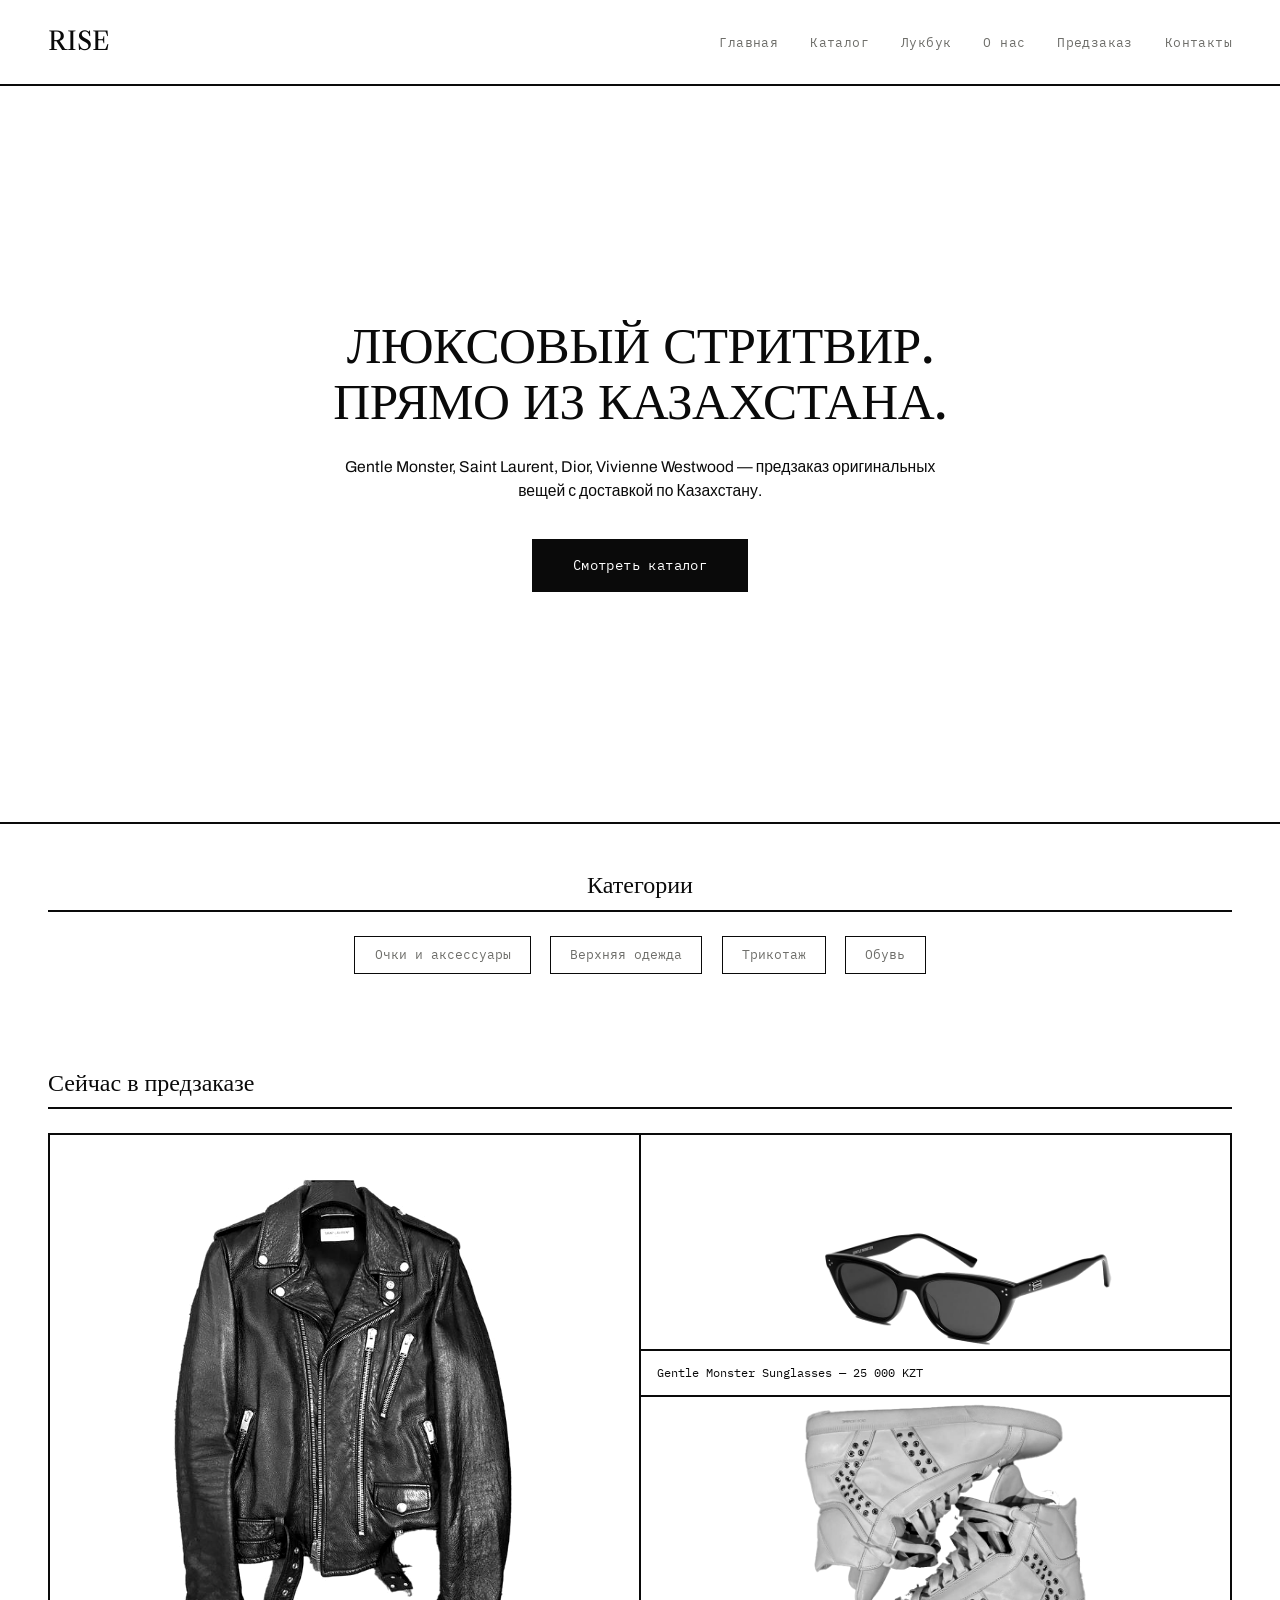
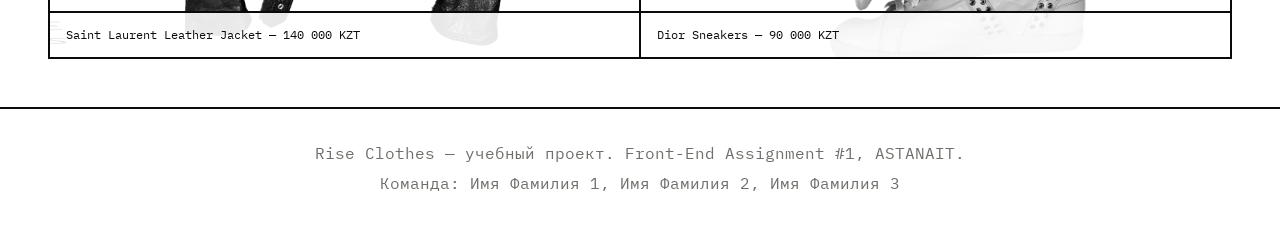
==== index.html @ b44bcdda "first commit" ====
<!DOCTYPE html>
<html lang="ru">
<head>
    <meta charset="UTF-8">
    <meta name="viewport" content="width=device-width, initial-scale=1.0">
    <title>Rise Clothes — Preorder Luxury Streetwear</title>
    <link rel="preconnect" href="https://fonts.googleapis.com">
    <link rel="preconnect" href="https://fonts.gstatic.com" crossorigin>
    <link href="https://fonts.googleapis.com/css2?family=Archivo:wght@400;500;600&family=IBM+Plex+Mono:wght@400;500;600&family=Libre+Caslon+Text:ital,wght@0,400;0,700;1,400&display=swap" rel="stylesheet">
    <link rel="stylesheet" href="css/style.css">
</head>

<body>

    <header>
        <nav class="nav-menu">
            <a href="index.html" class="logo">RISE</a>
            <ul>
                <li><a href="index.html">Главная</a></li>
                <li><a href="catalog.html">Каталог</a></li>
                <li><a href="lookbook.html">Лукбук</a></li>
                <li><a href="about.html">О нас</a></li>
                <li><a href="sizing.html">Предзаказ</a></li>
                <li><a href="contact.html">Контакты</a></li>
            </ul>
        </nav>
    </header>

    <main>

        <section class="hero-slideshow">
            <img src="images/product2.jpg" alt="Saint Laurent кожаная куртка">
            <img src="images/product3.jpg" alt="Dior кроссовки">
            <img src="images/product1.jpg" alt="Gentle Monster солнцезащитные очки">
            <div class="hero-content">
                <h1>Люксовый стритвир.<br>Прямо из Казахстана.</h1>
                <p>Gentle Monster, Saint Laurent, Dior, Vivienne Westwood — предзаказ оригинальных вещей с доставкой по Казахстану.</p>
                <a href="catalog.html" class="btn">Смотреть каталог</a>
            </div>
        </section>

        <section class="categories">
            <h2>Категории</h2>
            <ul class="category-list">
                <li>Очки и аксессуары</li>
                <li>Верхняя одежда</li>
                <li>Трикотаж</li>
                <li>Обувь</li>
            </ul>
        </section>

        <section class="featured">
            <h2>Сейчас в предзаказе</h2>
            <div class="masonry-grid">
                <a href="catalog.html" class="masonry-item masonry-large">
                    <img src="images/product2.jpg" alt="Saint Laurent кожаная куртка">
                    <span class="caption">Saint Laurent Leather Jacket — 140 000 KZT</span>
                </a>
                <a href="catalog.html" class="masonry-item">
                    <img src="images/product1.jpg" alt="Gentle Monster солнцезащитные очки">
                    <span class="caption">Gentle Monster Sunglasses — 25 000 KZT</span>
                </a>
                <a href="catalog.html" class="masonry-item">
                    <img src="images/product3.jpg" alt="Dior кроссовки">
                    <span class="caption">Dior Sneakers — 90 000 KZT</span>
                </a>
            </div>
        </section>

    </main>

    <footer>
        <p>Rise Clothes — учебный проект. Front-End Assignment #1, ASTANAIT.</p>
        <p>Команда: Имя Фамилия 1, Имя Фамилия 2, Имя Фамилия 3</p>
    </footer>

</body>
</html>
---- css/style.css ----
/* ===== Design tokens — светлый минимализм, чёрный/белый ===== */

:root {
    --bg: #FFFFFF;
    --surface: #F4F4F2;
    --text: #0A0A0A;
    --text-soft: #6E6E6A;
    --line: #0A0A0A;
}

/* ===== 1. Сброс и базовые стили ===== */

* {
    margin: 0;
    padding: 0;
    box-sizing: border-box;
}

body {
    font-family: 'Archivo', sans-serif;
    color: var(--text);
    background-color: var(--bg);
    line-height: 1.55;
}

h1, h2, h3 {
    font-family: 'Libre Caslon Text', serif;
    font-weight: 400;
    line-height: 1.1;
}

h1 {
    font-size: 3.2rem;
    text-transform: uppercase;
    letter-spacing: -0.01em;
}

h2 {
    font-size: 1.5rem;
    margin-bottom: 1.5rem;
    padding-bottom: 0.7rem;
    border-bottom: 2px solid var(--line);
}

h3 {
    font-size: 1.1rem;
    margin: 0.6rem 0 0.2rem;
}

p {
    font-size: 0.98rem;
    color: var(--text-soft);
}

a {
    text-decoration: none;
    color: inherit;
}

ul {
    list-style: none;
}

/* ===== 2. Навигация ===== */

.nav-menu {
    display: flex;
    justify-content: space-between;
    align-items: center;
    padding: 1.4rem 3rem;
    background-color: var(--bg);
    border-bottom: 2px solid var(--line);
}

.nav-menu .logo {
    font-family: 'Libre Caslon Text', serif;
    font-size: 1.6rem;
    text-transform: uppercase;
    color: var(--text);
}

.nav-menu ul {
    display: flex;
    gap: 2rem;
}

.nav-menu ul li a {
    font-family: 'IBM Plex Mono', monospace;
    color: var(--text-soft);
    font-size: 0.82rem;
    letter-spacing: 0.03em;
    transition: color 0.15s ease;
}

.nav-menu ul li a:hover {
    color: var(--text);
    text-decoration: underline;
    text-underline-offset: 4px;
}

/* ===== 3. Hero — фото-слайдшоу на чистом CSS ===== */

.hero-slideshow {
    position: relative;
    height: 82vh;
    overflow: hidden;
    border-bottom: 2px solid var(--line);
}

.hero-slideshow img {
    position: absolute;
    inset: 0;
    width: 100%;
    height: 100%;
    object-fit: cover;
    filter: grayscale(100%) contrast(1.05);
    opacity: 0;
    animation: heroFade 15s infinite;
}

.hero-slideshow img:nth-child(1) { animation-delay: 0s; }
.hero-slideshow img:nth-child(2) { animation-delay: 5s; }
.hero-slideshow img:nth-child(3) { animation-delay: 10s; }

@keyframes heroFade {
    0%   { opacity: 0; }
    5%   { opacity: 1; }
    30%  { opacity: 1; }
    35%  { opacity: 0; }
    100% { opacity: 0; }
}

.hero-content {
    position: relative;
    z-index: 2;
    height: 100%;
    display: flex;
    flex-direction: column;
    justify-content: center;
    align-items: center;
    text-align: center;
    padding: 2rem;
    background-color: rgba(255, 255, 255, 0.55);
}

.hero-content h1 {
    max-width: 780px;
    color: var(--text);
}

.hero-content p {
    max-width: 600px;
    margin: 1.6rem 0 2.2rem;
    color: var(--text);
}

.btn {
    display: inline-block;
    padding: 0.9rem 2.4rem;
    background-color: var(--text);
    color: var(--bg);
    border: 2px solid var(--text);
    font-family: 'IBM Plex Mono', monospace;
    font-size: 0.85rem;
    letter-spacing: 0.03em;
    transition: background-color 0.15s ease, color 0.15s ease;
}

.btn:hover {
    background-color: var(--bg);
    color: var(--text);
}

/* ===== 4. Категории ===== */

.categories {
    padding: 3rem;
    text-align: center;
}

.category-list {
    display: flex;
    justify-content: center;
    gap: 1.2rem;
    flex-wrap: wrap;
}

.category-list li {
    padding: 0.5rem 1.2rem;
    border: 1px solid var(--line);
    font-family: 'IBM Plex Mono', monospace;
    font-size: 0.8rem;
    color: var(--text-soft);
}

/* ===== 5. Masonry-сетка товаров ===== */

.featured {
    padding: 3rem;
}

.masonry-grid {
    display: grid;
    grid-template-columns: repeat(2, 1fr);
    grid-auto-rows: 260px;
    gap: 2px;
    background-color: var(--line);
    border: 2px solid var(--line);
}

.masonry-large {
    grid-row: span 2;
}

.masonry-item {
    position: relative;
    display: block;
    overflow: hidden;
    background-color: var(--bg);
}

.masonry-item img {
    width: 100%;
    height: 100%;
    object-fit: cover;
    filter: grayscale(100%) contrast(1.05);
    transition: transform 0.3s ease;
}

.masonry-item:hover img {
    transform: scale(1.04);
}

.masonry-item .caption {
    position: absolute;
    left: 0;
    bottom: 0;
    right: 0;
    padding: 0.8rem 1rem;
    background-color: rgba(255, 255, 255, 0.9);
    color: var(--text);
    font-family: 'IBM Plex Mono', monospace;
    font-size: 0.75rem;
    border-top: 2px solid var(--line);
}

/* ===== 6. Страница About ===== */

.page-header {
    padding: 4rem 3rem 2.5rem;
    text-align: center;
    border-bottom: 2px solid var(--line);
}

.story {
    max-width: 700px;
    margin: 0 auto;
    padding: 3rem 1.5rem;
}

.story p {
    margin-bottom: 1rem;
}

.founder,
.team {
    padding: 2rem 3rem 3rem;
    max-width: 900px;
    margin: 0 auto;
}

.founder-card {
    display: flex;
    align-items: center;
    gap: 2rem;
    border: 2px solid var(--line);
    padding: 1.5rem;
}

/* Фото основателя — намеренно БЕЗ скругления, прямые углы */
.founder-photo {
    width: 140px;
    height: 140px;
    object-fit: cover;
    filter: grayscale(100%);
    flex-shrink: 0;
}

.team-grid {
    display: grid;
    grid-template-columns: repeat(auto-fit, minmax(220px, 1fr));
    gap: 2rem;
    margin-top: 1.5rem;
}

.team-member {
    text-align: center;
}

/* Круглое фото — единственный обязательный border-radius:50% на весь сайт */
.team-photo {
    width: 140px;
    height: 140px;
    object-fit: cover;
    border-radius: 50%;
    border: 2px solid var(--text);
    filter: grayscale(100%);
}

/* ===== 7. Футер ===== */

footer {
    padding: 2rem 3rem;
    background-color: var(--bg);
    color: var(--text-soft);
    text-align: center;
    font-family: 'IBM Plex Mono', monospace;
    font-size: 0.78rem;
    border-top: 2px solid var(--line);
}

footer p {
    color: var(--text-soft);
    margin-bottom: 0.3rem;
}
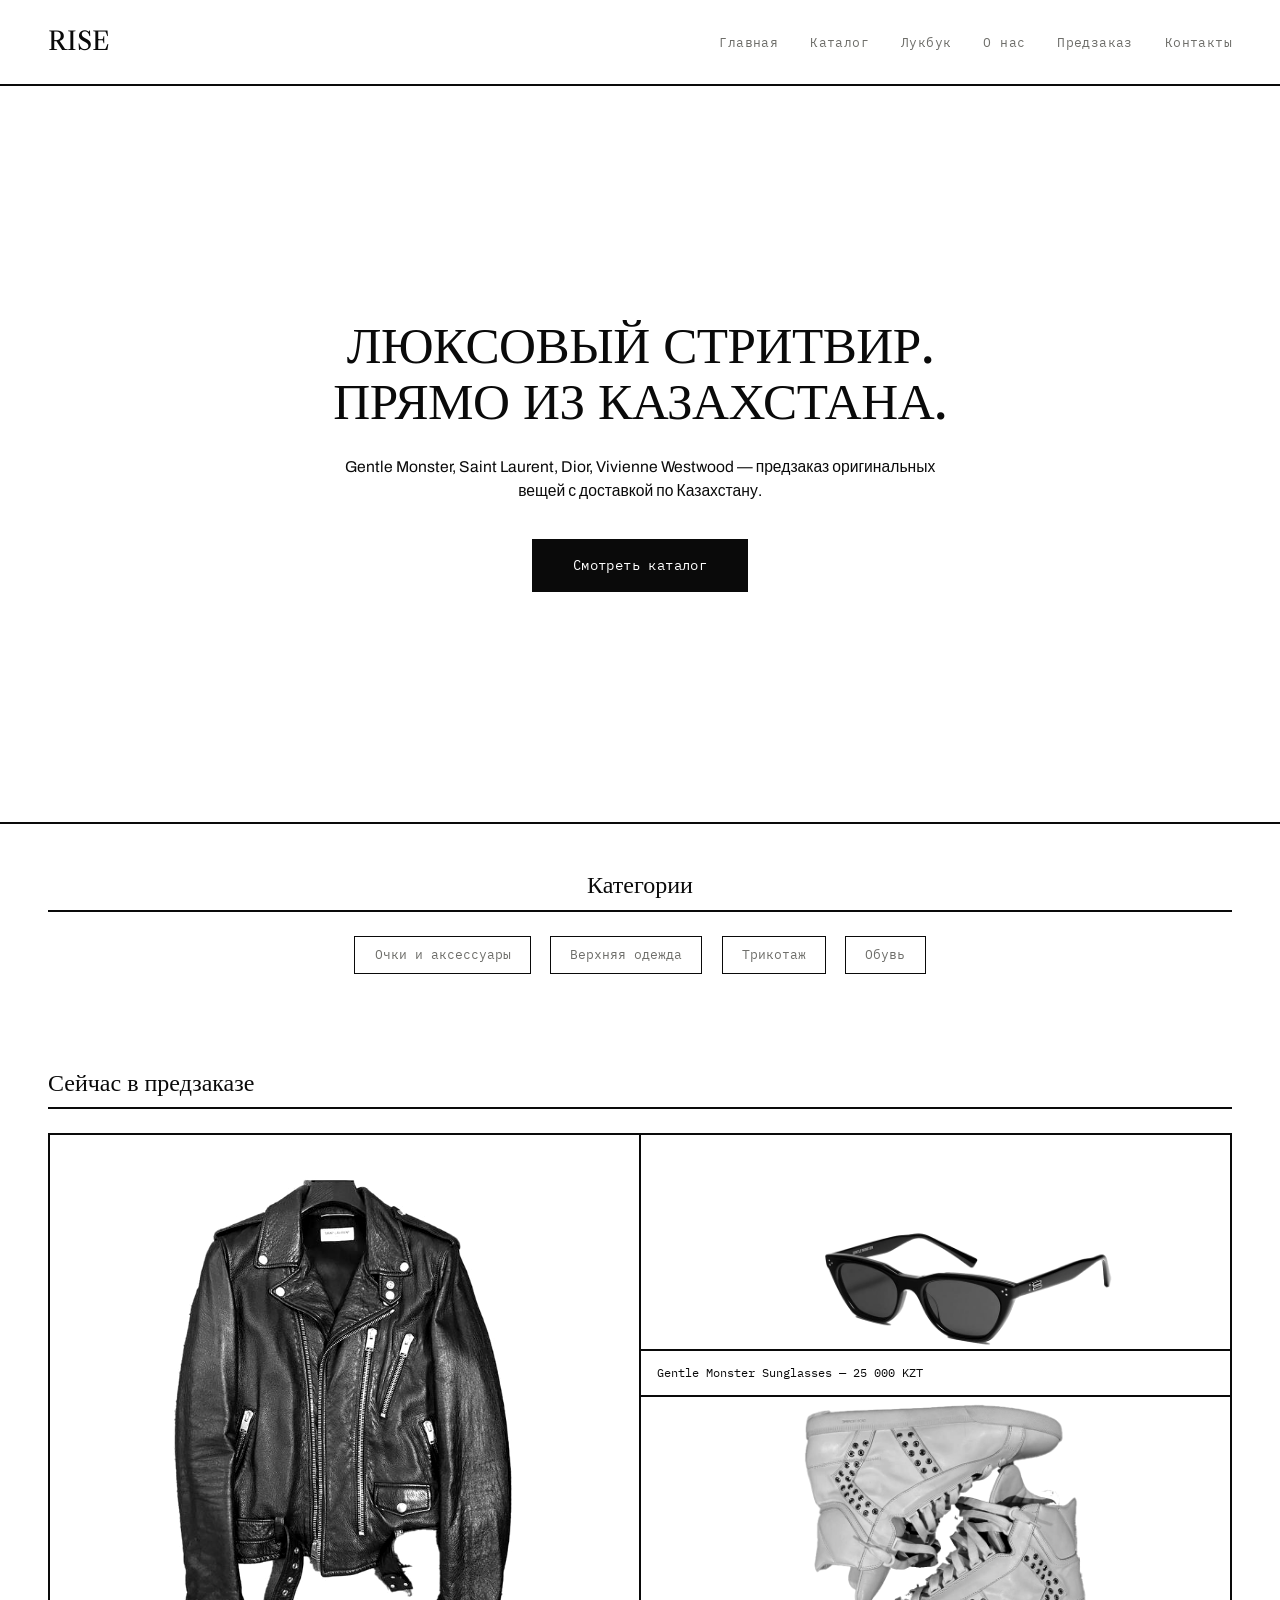
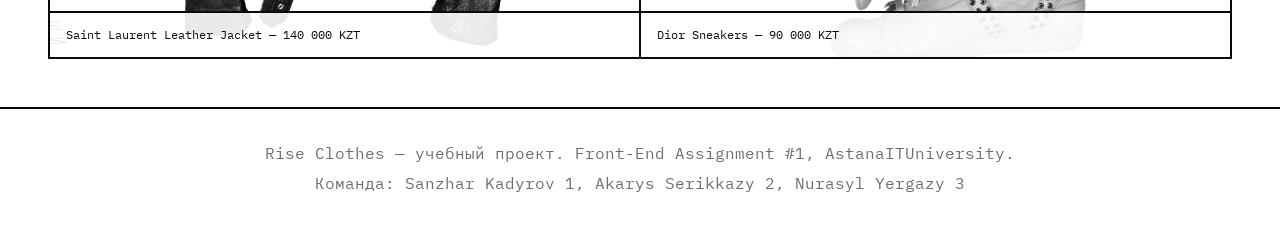
==== commit 78a5c491: "update styles and pages" ====
--- a/index.html
+++ b/index.html
@@ -70,8 +70,8 @@
     </main>
 
     <footer>
-        <p>Rise Clothes — учебный проект. Front-End Assignment #1, ASTANAIT.</p>
-        <p>Команда: Имя Фамилия 1, Имя Фамилия 2, Имя Фамилия 3</p>
+        <p>Rise Clothes — учебный проект. Front-End Assignment #1, AstanaITUniversity.</p>
+        <p>Команда: Sanzhar Kadyrov 1, Akarys Serikkazy 2, Nurasyl Yergazy 3</p>
     </footer>
 
 </body>
--- a/css/style.css
+++ b/css/style.css
@@ -1,4 +1,4 @@
-/* ===== Design tokens — светлый минимализм, чёрный/белый ===== */
+
 
 :root {
     --bg: #FFFFFF;
@@ -8,7 +8,7 @@
     --line: #0A0A0A;
 }
 
-/* ===== 1. Сброс и базовые стили ===== */
+
 
 * {
     margin: 0;
@@ -61,7 +61,7 @@
     list-style: none;
 }
 
-/* ===== 2. Навигация ===== */
+
 
 .nav-menu {
     display: flex;
@@ -98,7 +98,7 @@
     text-underline-offset: 4px;
 }
 
-/* ===== 3. Hero — фото-слайдшоу на чистом CSS ===== */
+
 
 .hero-slideshow {
     position: relative;
@@ -171,7 +171,7 @@
     color: var(--text);
 }
 
-/* ===== 4. Категории ===== */
+
 
 .categories {
     padding: 3rem;
@@ -193,7 +193,7 @@
     color: var(--text-soft);
 }
 
-/* ===== 5. Masonry-сетка товаров ===== */
+
 
 .featured {
     padding: 3rem;
@@ -244,7 +244,7 @@
     border-top: 2px solid var(--line);
 }
 
-/* ===== 6. Страница About ===== */
+
 
 .page-header {
     padding: 4rem 3rem 2.5rem;
@@ -277,7 +277,7 @@
     padding: 1.5rem;
 }
 
-/* Фото основателя — намеренно БЕЗ скругления, прямые углы */
+
 .founder-photo {
     width: 140px;
     height: 140px;
@@ -297,7 +297,7 @@
     text-align: center;
 }
 
-/* Круглое фото — единственный обязательный border-radius:50% на весь сайт */
+
 .team-photo {
     width: 140px;
     height: 140px;
@@ -307,7 +307,6 @@
     filter: grayscale(100%);
 }
 
-/* ===== 7. Футер ===== */
 
 footer {
     padding: 2rem 3rem;
@@ -322,4 +321,331 @@
 footer p {
     color: var(--text-soft);
     margin-bottom: 0.3rem;
+}
+
+/* ===== 8. Общий интро-блок (catalog/lookbook/sizing/contact) ===== */
+
+.page-intro {
+    padding: 4rem 3rem 2.5rem;
+    text-align: center;
+    border-bottom: 2px solid var(--line);
+    max-width: 800px;
+    margin: 0 auto;
+}
+
+
+
+.category {
+    padding: 3rem;
+    max-width: 1100px;
+    margin: 0 auto;
+}
+
+.product-table {
+    width: 100%;
+    border-collapse: collapse;
+    border: 2px solid var(--line);
+}
+
+.product-table th,
+.product-table td {
+    border: 1px solid var(--line);
+    padding: 0.8rem;
+    text-align: center;
+    font-size: 0.9rem;
+}
+
+.product-table th {
+    font-family: 'IBM Plex Mono', monospace;
+    font-size: 0.75rem;
+    text-align: left;
+    background-color: var(--surface);
+    width: 100px;
+}
+
+.product-table img {
+    width: 100%;
+    max-width: 220px;
+    height: auto;
+    aspect-ratio: 5 / 6;
+    object-fit: cover;
+    filter: grayscale(100%);
+}
+
+.compare {
+    padding: 1rem 3rem 4rem;
+    max-width: 1100px;
+    margin: 0 auto;
+}
+
+.compare table {
+    width: 100%;
+    border-collapse: collapse;
+    border: 2px solid var(--line);
+}
+
+.compare th,
+.compare td {
+    border: 1px solid var(--line);
+    padding: 0.7rem 1rem;
+    text-align: left;
+    font-size: 0.9rem;
+}
+
+.compare th {
+    font-family: 'IBM Plex Mono', monospace;
+    font-size: 0.75rem;
+    background-color: var(--surface);
+}
+
+
+
+.size-section {
+    padding: 2.5rem 3rem;
+    max-width: 900px;
+    margin: 0 auto;
+}
+
+.size-note {
+    font-family: 'IBM Plex Mono', monospace;
+    font-size: 0.78rem;
+    margin-bottom: 1rem;
+}
+
+.size-table-wrap {
+    overflow-x: auto;
+}
+
+.size-table {
+    width: 100%;
+    border-collapse: collapse;
+    border: 2px solid var(--line);
+}
+
+.size-table th,
+.size-table td {
+    border: 1px solid var(--line);
+    padding: 0.7rem 1rem;
+    text-align: left;
+    font-size: 0.9rem;
+}
+
+.size-table th {
+    font-family: 'IBM Plex Mono', monospace;
+    font-size: 0.75rem;
+    background-color: var(--surface);
+}
+
+.measure-steps {
+    padding: 2.5rem 3rem;
+    max-width: 900px;
+    margin: 0 auto;
+}
+
+.measure-list {
+    display: grid;
+    grid-template-columns: repeat(auto-fit, minmax(220px, 1fr));
+    gap: 2rem;
+}
+
+.measure-list li {
+    border: 2px solid var(--line);
+    padding: 1.2rem;
+}
+
+.step-num {
+    display: block;
+    font-family: 'IBM Plex Mono', monospace;
+    font-size: 0.8rem;
+    color: var(--text-soft);
+    margin-bottom: 0.4rem;
+}
+
+.declaration {
+    padding: 2.5rem 3rem 4rem;
+    max-width: 900px;
+    margin: 0 auto;
+}
+
+.declaration-card {
+    position: relative;
+    border: 2px solid var(--line);
+    padding: 2rem;
+}
+
+.declaration-card p {
+    margin-bottom: 0.8rem;
+}
+
+.stamp {
+    display: inline-block;
+    font-family: 'IBM Plex Mono', monospace;
+    font-size: 0.72rem;
+    letter-spacing: 0.05em;
+    padding: 0.3rem 0.7rem;
+    border: 1px solid var(--text);
+    margin-bottom: 1rem;
+}
+
+
+
+.contact-grid {
+    display: grid;
+    grid-template-columns: 1fr 1.3fr;
+    gap: 3rem;
+    padding: 3rem;
+    max-width: 1100px;
+    margin: 0 auto;
+}
+
+.contact-list li {
+    display: flex;
+    justify-content: space-between;
+    padding: 0.7rem 0;
+    border-bottom: 1px solid var(--line);
+    font-size: 0.92rem;
+}
+
+.contact-list .label {
+    font-family: 'IBM Plex Mono', monospace;
+    font-size: 0.78rem;
+    color: var(--text-soft);
+}
+
+.hours-table {
+    width: 100%;
+    border-collapse: collapse;
+    margin: 1.5rem 0;
+    border: 2px solid var(--line);
+}
+
+.hours-table td {
+    border: 1px solid var(--line);
+    padding: 0.5rem 0.9rem;
+    font-size: 0.88rem;
+}
+
+.socials {
+    display: flex;
+    gap: 1.2rem;
+}
+
+.socials a {
+    font-family: 'IBM Plex Mono', monospace;
+    font-size: 0.8rem;
+    text-decoration: underline;
+    text-underline-offset: 4px;
+}
+
+.contact-form {
+    border: 2px solid var(--line);
+    padding: 2rem;
+}
+
+.contact-form p {
+    margin-bottom: 1.5rem;
+}
+
+.form-row {
+    display: grid;
+    grid-template-columns: 1fr 1fr;
+    gap: 1.2rem;
+}
+
+.form-field {
+    margin-bottom: 1.2rem;
+    display: flex;
+    flex-direction: column;
+}
+
+.form-field label {
+    font-family: 'IBM Plex Mono', monospace;
+    font-size: 0.75rem;
+    margin-bottom: 0.4rem;
+    color: var(--text-soft);
+}
+
+.form-field input,
+.form-field select,
+.form-field textarea {
+    font-family: 'Archivo', sans-serif;
+    font-size: 0.92rem;
+    padding: 0.7rem;
+    border: 1px solid var(--line);
+    background-color: var(--bg);
+    color: var(--text);
+}
+
+.form-field textarea {
+    min-height: 120px;
+    resize: vertical;
+}
+
+.form-field input:focus,
+.form-field select:focus,
+.form-field textarea:focus {
+    outline: 2px solid var(--text);
+    outline-offset: 1px;
+}
+
+.contact-form .btn {
+    width: 100%;
+    cursor: pointer;
+}
+
+
+
+.lookbook {
+    max-width: 1100px;
+    margin: 0 auto;
+    padding: 3rem;
+}
+
+.look {
+    position: relative;
+    display: grid;
+    grid-template-columns: 1fr 1fr;
+    gap: 2rem;
+    align-items: center;
+    border-bottom: 2px solid var(--line);
+    padding: 3rem 0;
+}
+
+.look.reverse {
+    direction: rtl;
+}
+
+.look.reverse > * {
+    direction: ltr;
+}
+
+.look-number {
+    grid-column: 1 / -1;
+    display: inline-block;
+    font-family: 'IBM Plex Mono', monospace;
+    font-size: 0.75rem;
+    letter-spacing: 0.05em;
+    color: var(--text-soft);
+    margin-bottom: 0.8rem;
+}
+
+.look-img {
+    width: 100%;
+    height: auto;
+    aspect-ratio: 4 / 5;
+    object-fit: cover;
+    filter: grayscale(100%);
+}
+
+.look-caption {
+    position: relative;
+}
+
+.look-caption h2 {
+    border-bottom: none;
+    padding-bottom: 0;
+}
+
+.look-caption p {
+    margin-top: 0.8rem;
 }
